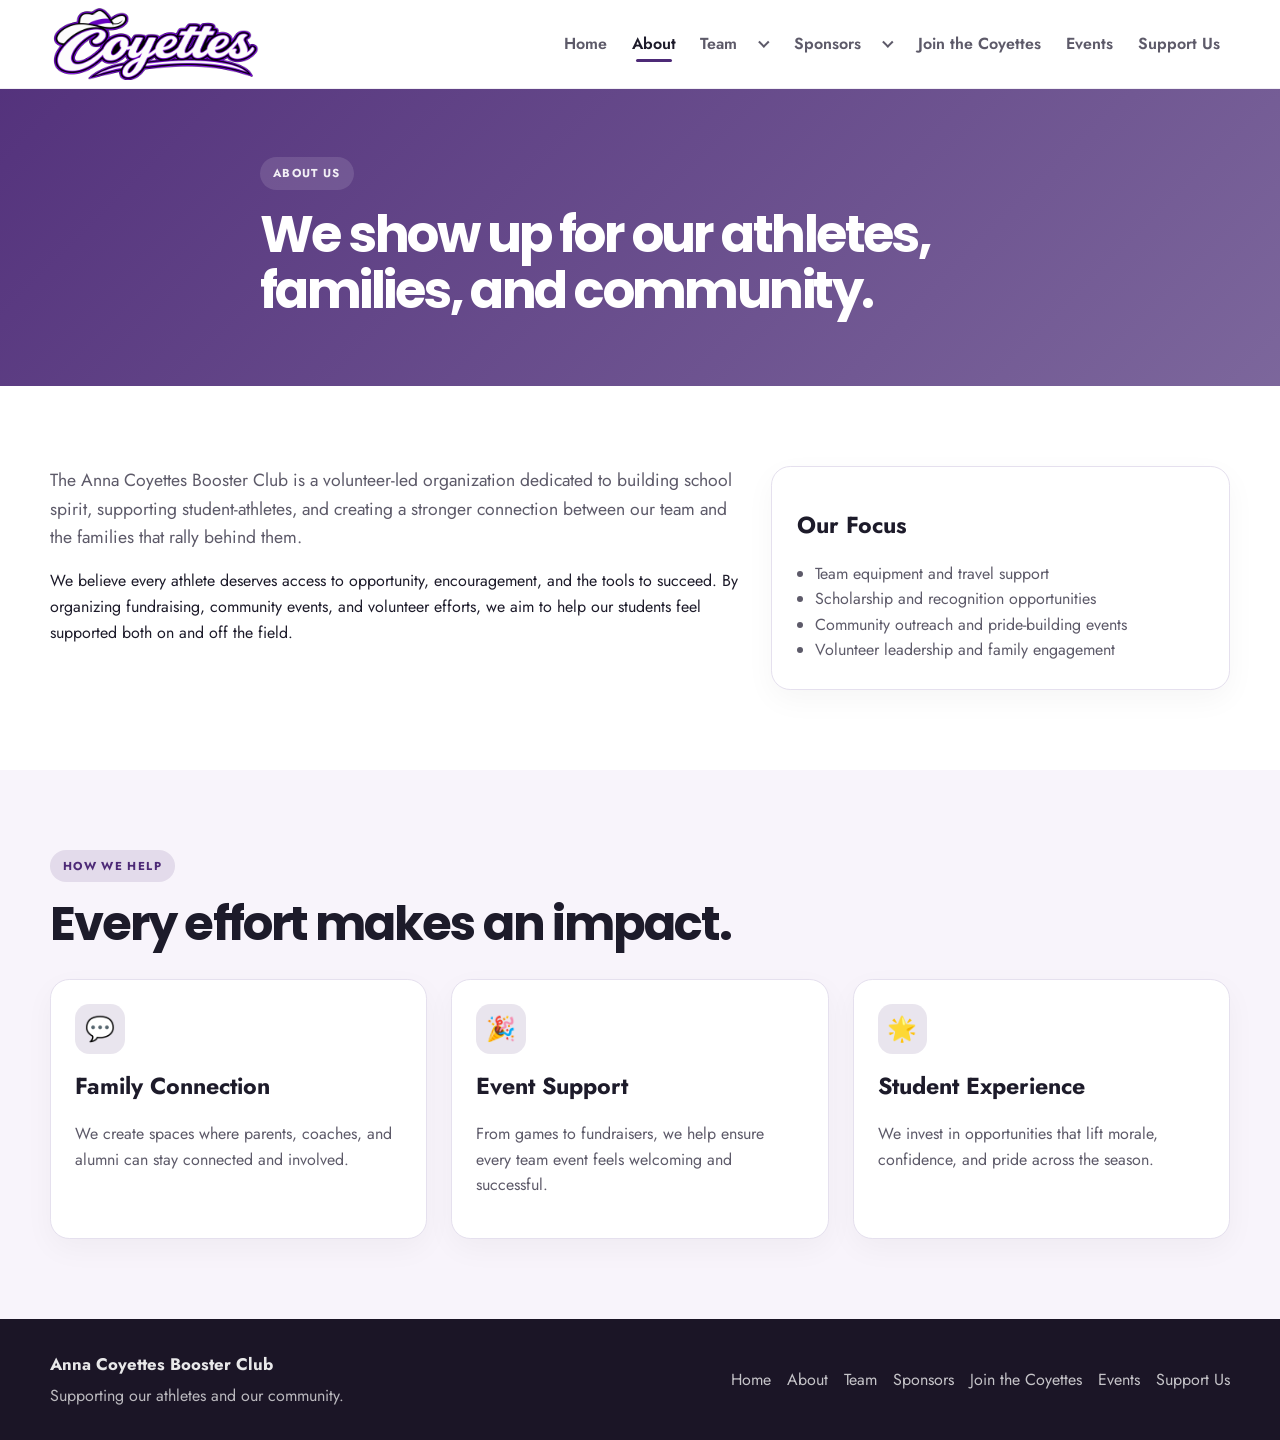
==== about/index.html @ e06037dd "Initial commit of AHS Coyettes website. Only Sponsor, Menu, and Home partial layout complete" ====
<!DOCTYPE html>
<html lang="en">
  <head>
    <meta charset="UTF-8" />
    <meta name="viewport" content="width=device-width, initial-scale=1.0" />
    <title>About | Anna Coyettes Booster Club</title>
    <meta
      name="description"
      content="Learn about the Anna Coyettes Booster Club, our goals, and how our community supports local student-athletes."
    />
    <link rel="preconnect" href="https://fonts.googleapis.com" />
    <link rel="preconnect" href="https://fonts.gstatic.com" crossorigin />
    <link
      href="https://fonts.googleapis.com/css2?family=Jost:wght@400;500;600;700;800&family=Poppins:wght@400;500;600;700;800&display=swap"
      rel="stylesheet"
    />
    <link rel="stylesheet" href="../assets/css/styles.css" />
  </head>
  <body class="page-about" data-page="about" data-section="about">
    <header class="site-header">
      <div class="container nav-shell">
        <a class="brand" href="../" aria-label="Anna Coyettes Booster Club home page">
          <span class="brand-logo">
            <img class="brand-logo-full" src="../assets/logos/CoyettesFull_transparent.png" alt="" />
            <img class="brand-logo-mini" src="../assets/logos/CoyettesMini_transparent.png" alt="" />
          </span>
        </a>

        <button class="nav-toggle" type="button" aria-expanded="false" aria-controls="site-nav" aria-label="Toggle menu">
          <span></span>
          <span></span>
          <span></span>
        </button>

        <nav class="site-nav" id="site-nav" aria-label="Main navigation">
          <ul class="site-nav-list">
            <li class="nav-item"><a class="nav-link" data-page="home" data-section="home" href="../">Home</a></li>
            <li class="nav-item"><a class="nav-link" data-page="about" data-section="about" href="../about/">About</a></li>
            <li class="nav-item has-submenu">
              <div class="nav-item-main">
                <a class="nav-link" data-page="team" data-section="team" href="../team/">Team</a>
                <button class="submenu-toggle" type="button" aria-expanded="false" aria-controls="team-submenu" aria-label="Show Team pages"><span class="chevron"></span></button>
              </div>
              <ul class="submenu" id="team-submenu">
                <li><a class="submenu-link" data-page="team" href="../team/">Meet the Team</a></li>
                <li><a class="submenu-link" data-page="team-history" href="../team/history/">Team History</a></li>
              </ul>
            </li>
            <li class="nav-item has-submenu">
              <div class="nav-item-main">
                <a class="nav-link" data-page="sponsors" data-section="sponsors" href="../sponsors/">Sponsors</a>
                <button class="submenu-toggle" type="button" aria-expanded="false" aria-controls="sponsors-submenu" aria-label="Show Sponsors pages"><span class="chevron"></span></button>
              </div>
              <ul class="submenu" id="sponsors-submenu">
                <li><a class="submenu-link" data-page="sponsors" href="../sponsors/">Our Sponsors</a></li>
                <li><a class="submenu-link" data-page="become-a-sponsor" href="../sponsors/become-a-sponsor/">Become a Sponsor</a></li>
              </ul>
            </li>
            <li class="nav-item"><a class="nav-link" data-page="join" data-section="join" href="../join/">Join the Coyettes</a></li>
            <li class="nav-item"><a class="nav-link" data-page="events" data-section="events" href="../events/">Events</a></li>
            <li class="nav-item"><a class="nav-link" data-page="support" data-section="support" href="../support/">Support Us</a></li>
          </ul>
        </nav>
      </div>
    </header>

    <div class="mobile-menu-overlay" aria-hidden="true"></div>

    <main>
      <section class="page-hero subtle-hero">
        <div class="container narrow-copy">
          <span class="eyebrow">About Us</span>
          <h1>We show up for our athletes, families, and community.</h1>
        </div>
      </section>

      <section class="section">
        <div class="container split-layout">
          <div>
            <p class="lead">
              The Anna Coyettes Booster Club is a volunteer-led organization dedicated to building school spirit,
              supporting student-athletes, and creating a stronger connection between our team and the families that
              rally behind them.
            </p>
            <p>
              We believe every athlete deserves access to opportunity, encouragement, and the tools to succeed.
              By organizing fundraising, community events, and volunteer efforts, we aim to help our students feel
              supported both on and off the field.
            </p>
          </div>

          <div class="info-panel">
            <h3>Our Focus</h3>
            <ul>
              <li>Team equipment and travel support</li>
              <li>Scholarship and recognition opportunities</li>
              <li>Community outreach and pride-building events</li>
              <li>Volunteer leadership and family engagement</li>
            </ul>
          </div>
        </div>
      </section>

      <section class="section section-light">
        <div class="container">
          <div class="section-heading compact">
            <span class="eyebrow eyebrow-purple">How We Help</span>
            <h2>Every effort makes an impact.</h2>
          </div>

          <div class="feature-grid three-up">
            <article class="feature-card">
              <div class="feature-icon">💬</div>
              <h3>Family Connection</h3>
              <p>We create spaces where parents, coaches, and alumni can stay connected and involved.</p>
            </article>
            <article class="feature-card">
              <div class="feature-icon">🎉</div>
              <h3>Event Support</h3>
              <p>From games to fundraisers, we help ensure every team event feels welcoming and successful.</p>
            </article>
            <article class="feature-card">
              <div class="feature-icon">🌟</div>
              <h3>Student Experience</h3>
              <p>We invest in opportunities that lift morale, confidence, and pride across the season.</p>
            </article>
          </div>
        </div>
      </section>
    </main>

    <footer class="site-footer">
      <div class="container footer-shell">
        <div>
          <strong>Anna Coyettes Booster Club</strong>
          <p>Supporting our athletes and our community.</p>
        </div>
        <div class="footer-links">
          <a href="../">Home</a>
          <a href="../about/">About</a>
          <a href="../team/">Team</a>
          <a href="../sponsors/">Sponsors</a>
          <a href="../join/">Join the Coyettes</a>
          <a href="../events/">Events</a>
          <a href="../support/">Support Us</a>
        </div>
      </div>
    </footer>

    <script src="../assets/js/script.js"></script>
  </body>
</html>
---- assets/css/styles.css ----
:root {
  --primary: rgb(77, 42, 119);
  --primary-dark: rgb(52, 29, 81);
  --primary-soft: rgba(77, 42, 119, 0.12);
  --secondary: #f3e8ff;
  --ink: #1d1b2a;
  --muted: #5d5a69;
  --line: #e5e0ee;
  --surface: #ffffff;
  --surface-alt: #f8f4fb;
  --shadow: 0 18px 40px rgba(32, 20, 45, 0.12);
  --container: 1180px;
  --header-height: 88px;
}

* {
  box-sizing: border-box;
}

html {
  scroll-behavior: smooth;
}

body {
  margin: 0;
  font-family: "Jost", "Segoe UI", sans-serif;
  background: #fff;
  color: var(--ink);
  line-height: 1.6;
}

img {
  max-width: 100%;
  display: block;
}

a {
  color: inherit;
  text-decoration: none;
}

button,
input,
textarea,
select {
  font: inherit;
}

.container {
  width: min(var(--container), calc(100% - 2rem));
  margin: 0 auto;
}

.site-header {
  position: sticky;
  top: 0;
  z-index: 1000;
  background: rgba(255, 255, 255, 0.96);
  border-bottom: 1px solid rgba(77, 42, 119, 0.08);
  backdrop-filter: blur(10px);
  transition: box-shadow 0.25s ease, background 0.25s ease;
}

.site-header.scrolled {
  box-shadow: 0 8px 24px rgba(26, 19, 36, 0.08);
}

.nav-shell {
  height: var(--header-height);
}

.nav-shell {
  display: flex;
  align-items: center;
  justify-content: space-between;
  gap: 1.5rem;
}

.brand {
  display: inline-flex;
  align-items: center;
  min-width: 0;
}

.brand-logo {
  position: relative;
  display: block;
  flex: 0 0 auto;
  width: 220px;
  height: 72px;
  overflow: hidden;
  transition: width 0.32s ease;
}

.brand-logo img {
  position: absolute;
  top: 50%;
  left: 0;
  width: 100%;
  height: 100%;
  object-fit: contain;
  object-position: left center;
  transition: opacity 0.24s ease, transform 0.32s ease;
}

.brand-logo-full {
  opacity: 1;
  transform: translateY(-50%) scale(1);
}

.brand-logo-mini {
  opacity: 0;
  transform: translateY(-50%) scale(0.82);
}

.site-header.scrolled .brand-logo {
  width: 56px;
}

.site-header.scrolled .brand-logo-full {
  opacity: 0;
  transform: translateY(-50%) scale(0.9);
}

.site-header.scrolled .brand-logo-mini {
  opacity: 1;
  transform: translateY(-50%) scale(1);
}

.site-nav {
  display: block;
  margin-left: auto;
}

.site-nav-list,
.submenu {
  margin: 0;
  padding: 0;
  list-style: none;
}

.site-nav-list {
  display: flex;
  align-items: center;
  gap: 0.25rem;
}

.nav-item {
  position: relative;
}

.nav-item-main {
  display: flex;
  align-items: center;
}

.mobile-menu-overlay {
  position: fixed;
  inset: 0;
  background: rgba(19, 13, 24, 0.42);
  opacity: 0;
  pointer-events: none;
  transition: opacity 0.25s ease;
  z-index: 100;
}

body.nav-open .mobile-menu-overlay {
  opacity: 1;
  pointer-events: auto;
}

.nav-link {
  position: relative;
  display: inline-flex;
  align-items: center;
  justify-content: center;
  padding: 0.7rem 0.65rem;
  font-weight: 600;
  color: var(--muted);
  transition: color 0.2s ease;
}

.nav-link::after {
  content: "";
  position: absolute;
  left: 0.9rem;
  right: 0.9rem;
  bottom: 0.38rem;
  height: 3px;
  border-radius: 999px;
  background: var(--primary);
  transform: scaleX(0);
  transform-origin: center;
  transition: transform 0.2s ease;
}

.nav-link:hover,
.nav-link:focus-visible,
.nav-link.active {
  color: var(--ink);
}

.nav-link.active::after,
.nav-link:hover::after,
.nav-link:focus-visible::after {
  transform: scaleX(1);
}

.submenu-toggle {
  display: inline-flex;
  width: 2rem;
  height: 2.5rem;
  align-items: center;
  justify-content: center;
  border: 0;
  border-radius: 0.5rem;
  background: transparent;
  color: var(--muted);
  cursor: pointer;
}

.submenu-toggle:hover,
.submenu-toggle:focus-visible {
  background: var(--primary-soft);
  color: var(--ink);
}

.chevron {
  width: 0.48rem;
  height: 0.48rem;
  border-right: 2px solid currentColor;
  border-bottom: 2px solid currentColor;
  transform: translateY(-0.12rem) rotate(45deg);
  transition: transform 0.2s ease;
}

.nav-item.submenu-open .chevron {
  transform: translateY(0.12rem) rotate(225deg);
}

.submenu {
  display: none;
  min-width: 13rem;
  padding: 0.45rem;
  border: 1px solid rgba(77, 42, 119, 0.12);
  border-radius: 0.8rem;
  background: #fff;
  box-shadow: 0 14px 30px rgba(26, 19, 36, 0.14);
}

.nav-item.submenu-open > .submenu {
  display: block;
}

.nav-item.has-submenu > .submenu {
  position: absolute;
  top: calc(100% + 0.25rem);
  left: 0;
  z-index: 20;
}

.submenu-link {
  display: block;
  padding: 0.65rem 0.75rem;
  border-radius: 0.5rem;
  color: var(--muted);
  font-weight: 600;
  white-space: nowrap;
}

.submenu-link:hover,
.submenu-link:focus-visible,
.submenu-link.active {
  background: var(--surface-alt);
  color: var(--primary);
}

.nav-toggle {
  display: none;
  border: none;
  background: transparent;
  width: 3rem;
  height: 3rem;
  border-radius: 0.75rem;
  align-items: center;
  justify-content: center;
  flex-direction: column;
  gap: 0.28rem;
  cursor: pointer;
}

.nav-toggle span {
  display: block;
  width: 1.5rem;
  height: 2px;
  background: var(--ink);
  border-radius: 999px;
  transition: transform 0.2s ease, opacity 0.2s ease;
}

body.nav-open .nav-toggle span:nth-child(1) {
  transform: translateY(6px) rotate(45deg);
}

body.nav-open .nav-toggle span:nth-child(2) {
  opacity: 0;
}

body.nav-open .nav-toggle span:nth-child(3) {
  transform: translateY(-6px) rotate(-45deg);
}

main {
  min-height: calc(100vh - var(--header-height));
}

.site-hero {
  position: relative;
  min-height: 640px;
  display: flex;
  align-items: center;
  background-image: url("../images/IMG_5548.JPEG");
  background-position: center center;
  background-size: cover;
  background-repeat: no-repeat;
  color: #fff;
}

.site-hero-overlay {
  position: absolute;
  inset: 0;
  background: linear-gradient(90deg, rgba(29, 16, 39, 0.82), rgba(77, 42, 119, 0.42));
}

.site-hero-inner {
  position: relative;
  z-index: 1;
  width: min(var(--container), calc(100% - 2rem));
  padding: 5rem 0;
}

.site-hero-copy {
  max-width: 660px;
}

.site-hero-copy h1 {
  margin: 0 0 1rem;
  font-family: "Poppins", "Segoe UI", sans-serif;
  font-size: clamp(2.8rem, 7vw, 5rem);
  line-height: 0.96;
  letter-spacing: -0.06em;
}

.site-hero-copy p {
  margin: 0;
  max-width: 620px;
  font-size: 1.08rem;
  color: rgba(255, 255, 255, 0.9);
}

.hero,
.page-hero {
  position: relative;
  background: linear-gradient(135deg, rgba(77, 42, 119, 0.96), rgba(99, 68, 122, 0.9));
  color: #fff;
}

.hero {
  padding: 5.5rem 0 4.5rem;
}

.upcoming-section {
  position: relative;
  isolation: isolate;
  padding: 4.5rem 0;
  background: url("../images/IMG_5331.JPEG") center 42% / cover no-repeat;
}

.upcoming-background-video {
  position: absolute;
  z-index: -2;
  inset: 0;
  width: 100%;
  height: 100%;
  object-fit: cover;
  object-position: center 42%;
  pointer-events: none;
}

.upcoming-section::before {
  position: absolute;
  z-index: -1;
  inset: 0;
  background: linear-gradient(110deg, rgba(29, 16, 39, 0.88), rgba(38, 23, 54, 0.7));
  content: "";
}

.upcoming-layout {
  display: grid;
  grid-template-columns: minmax(0, 1fr) minmax(360px, 460px);
  align-items: start;
  column-gap: clamp(2rem, 8vw, 8rem);
}

.upcoming-heading h2 {
  margin: 0;
  font-family: "Poppins", "Segoe UI", sans-serif;
  color: #fff;
  font-size: clamp(2.25rem, 5vw, 3.5rem);
  line-height: 1.08;
  letter-spacing: -0.04em;
}

.upcoming-kicker {
  display: block;
  margin-bottom: 0.25rem;
  color: #fff;
  font-size: 1.5rem;
  font-weight: 600;
  line-height: 1.2;
}

.upcoming-carousel {
  min-width: 0;
  width: 100%;
}

.upcoming-carousel-viewport {
  overflow: hidden;
  border-radius: 1.2rem;
  outline-offset: 0.3rem;
  touch-action: pan-y;
}

.upcoming-carousel-viewport:focus-visible {
  outline: 2px solid #fff;
}

.upcoming-carousel-track {
  display: flex;
  width: 100%;
  transition: transform 0.45s ease;
}

.upcoming-event-card {
  flex: 0 0 100%;
  min-width: 0;
  padding: 1.5rem;
  border: 1px solid rgba(255, 255, 255, 0.3);
  border-radius: 1.2rem;
  background: rgba(255, 255, 255, 0.08);
  box-shadow: 0 14px 36px rgba(13, 8, 20, 0.16);
  backdrop-filter: blur(3px);
}

.upcoming-event-card .event-date {
  color: #fff;
  /* -webkit-text-stroke: 0.45px #fff; */
  paint-order: stroke fill;
}

.upcoming-event-card h3 {
  margin: 0.15rem 0 0.5rem;
  font-family: "Poppins", "Segoe UI", sans-serif;
  font-size: 1.45rem;
  color: #fff;
}

.upcoming-event-card p {
  margin: 0.5rem 0;
  color: rgba(255, 255, 255, 0.82);
}

.upcoming-event-card .event-location {
  margin-top: 1rem;
  color: rgba(255, 255, 255, 0.82);
}

.upcoming-event-card .event-link {
  color: #fff;
  font-weight: 700;
  text-decoration: underline;
  text-underline-offset: 0.18em;
  /* -webkit-text-stroke: 0.45px #fff; */
  paint-order: stroke fill;
}

.upcoming-carousel-controls {
  display: flex;
  align-items: center;
  justify-content: flex-end;
  gap: 1rem;
  margin-top: 1rem;
}

.carousel-arrow {
  display: inline-grid;
  width: 2.75rem;
  height: 2.75rem;
  place-items: center;
  border: 1px solid rgba(255, 255, 255, 0.75);
  border-radius: 50%;
  background: rgba(29, 16, 39, 0.35);
  color: #fff;
  font-size: 1.4rem;
  cursor: pointer;
  transition: background 0.2s ease, transform 0.2s ease;
}

.carousel-arrow:hover,
.carousel-arrow:focus-visible {
  transform: translateY(-1px);
  background: rgba(255, 255, 255, 0.18);
}

.carousel-status {
  min-width: 5.5rem;
  color: #fff;
  font-size: 0.9rem;
  font-weight: 700;
  text-align: center;
}

.events-contact a {
  color: var(--primary);
  font-weight: 700;
  text-decoration: underline;
  text-underline-offset: 0.18em;
}

.upcoming-events-action {
  margin-top: 1.25rem;
  text-align: right;
}

.upcoming-events-action .btn-secondary {
  border-color: rgba(255, 255, 255, 0.65);
}

.events-list {
  display: grid;
  gap: 1.5rem;
}

.event-detail-card {
  display: grid;
  grid-template-columns: minmax(0, 1fr) minmax(240px, 0.72fr);
  align-items: start;
  gap: 2rem;
  padding: 2rem;
  border: 1px solid var(--line);
  border-radius: 1.2rem;
  background: #fff;
  box-shadow: 0 10px 30px rgba(21, 13, 28, 0.05);
  scroll-margin-top: 6rem;
}

.event-detail-card:not(.fall-party-card) {
  grid-template-columns: 1fr;
}

.event-detail-copy h2 {
  margin: 0.15rem 0 0.65rem;
  font-family: "Poppins", "Segoe UI", sans-serif;
  font-size: clamp(1.6rem, 3vw, 2rem);
  color: var(--ink);
}

.event-detail-copy > p {
  color: var(--muted);
}

.event-facts {
  display: grid;
  grid-template-columns: repeat(2, minmax(0, 1fr));
  gap: 0.9rem 1.25rem;
  margin: 1.4rem 0;
}

.event-facts div {
  min-width: 0;
}

.event-facts dt {
  color: var(--primary);
  font-size: 0.76rem;
  font-weight: 800;
  letter-spacing: 0.08em;
  text-transform: uppercase;
}

.event-facts dd {
  margin: 0.15rem 0 0;
  color: var(--ink);
}

.event-registration-note {
  font-weight: 600;
}

.event-flyer {
  display: block;
  max-width: 360px;
  margin: 0 auto;
  border-radius: 0.75rem;
  overflow: hidden;
  box-shadow: 0 12px 28px rgba(21, 13, 28, 0.15);
}

.event-flyer img {
  width: 100%;
  height: auto;
}

.events-contact {
  margin-top: 2rem;
  text-align: center;
}

.events-contact p {
  color: var(--muted);
}

.page-hero {
  padding: 4.25rem 0 3.25rem;
}

.hero-layout {
  display: grid;
  grid-template-columns: 1.2fr 0.8fr;
  align-items: center;
  gap: 2rem;
}

.eyebrow {
  display: inline-block;
  margin-bottom: 1rem;
  padding: 0.45rem 0.8rem;
  border-radius: 999px;
  background: rgba(255, 255, 255, 0.12);
  color: rgba(255, 255, 255, 0.9);
  font-size: 0.72rem;
  letter-spacing: 0.12em;
  text-transform: uppercase;
  font-weight: 700;
}

.eyebrow-purple {
  background: var(--primary-soft);
  color: var(--primary);
}

.hero-copy h1,
.page-hero h1,
.section-heading h2 {
  margin: 0 0 1rem;
  font-family: "Poppins", "Segoe UI", sans-serif;
  line-height: 1.1;
}

.hero-copy h1 {
  font-size: clamp(2.5rem, 6vw, 4.5rem);
  letter-spacing: -0.05em;
}

.page-hero h1 {
  font-size: clamp(2rem, 5vw, 3.2rem);
  letter-spacing: -0.05em;
}

.hero-copy p,
.page-hero p,
.section-heading p,
.feature-card p,
.event-card p,
.lead,
.info-panel li,
.sponsor-card li {
  color: rgba(255, 255, 255, 0.85);
}

.hero-copy p {
  max-width: 620px;
  font-size: 1.05rem;
  color: rgba(255, 255, 255, 0.82);
}

.hero-actions {
  margin-top: 2rem;
  display: flex;
  flex-wrap: wrap;
  gap: 1rem;
}

.btn {
  display: inline-flex;
  align-items: center;
  justify-content: center;
  padding: 0.9rem 1.4rem;
  border-radius: 999px;
  border: 1px solid transparent;
  font-weight: 700;
  transition: transform 0.2s ease, box-shadow 0.2s ease;
}

.btn:hover,
.btn:focus-visible {
  transform: translateY(-1px);
}

.btn-primary {
  background: #fff;
  color: var(--primary);
  box-shadow: 0 12px 26px rgba(17, 7, 25, 0.2);
}

.btn-secondary {
  border-color: rgba(255, 255, 255, 0.35);
  color: #fff;
  background: transparent;
}

.btn-secondary-ghost {
  display: inline-flex;
  align-items: center;
  justify-content: center;
  padding: 0.9rem 1.4rem;
  border-radius: 999px;
  border: 1px solid rgba(77, 42, 119, 0.22);
  background: #fff;
  color: var(--primary);
  font-weight: 700;
  transition: transform 0.2s ease, box-shadow 0.2s ease;
}

.btn-secondary-ghost:hover,
.btn-secondary-ghost:focus-visible {
  transform: translateY(-1px);
  box-shadow: 0 10px 20px rgba(77, 42, 119, 0.12);
}

.hero-card {
  background: rgba(255, 255, 255, 0.08);
  border: 1px solid rgba(255, 255, 255, 0.16);
  border-radius: 1.4rem;
  padding: 1.5rem;
  box-shadow: var(--shadow);
}

.hero-badge {
  display: inline-block;
  padding: 0.45rem 0.8rem;
  border-radius: 999px;
  background: rgba(255, 255, 255, 0.16);
  color: #fff;
  font-size: 0.76rem;
  letter-spacing: 0.08em;
  text-transform: uppercase;
  margin-bottom: 1.5rem;
}

.stat-block {
  padding: 1rem 0;
  border-bottom: 1px solid rgba(255, 255, 255, 0.12);
}

.stat-block:last-child {
  border-bottom: none;
}

.stat-block strong {
  display: block;
  font-size: clamp(1.7rem, 3vw, 2.4rem);
  font-family: "Poppins", "Segoe UI", sans-serif;
}

.stat-block span {
  color: rgba(255, 255, 255, 0.78);
}

.section {
  padding: 5rem 0;
}

.section-light {
  background: var(--surface-alt);
}

.section-heading {
  margin-bottom: 2.25rem;
}

.section-heading.compact {
  margin-bottom: 1.75rem;
}

.section-heading h2 {
  font-size: clamp(2rem, 4vw, 3rem);
  color: var(--ink);
  letter-spacing: -0.04em;
}

.feature-grid,
.event-grid,
.sponsor-grid {
  display: grid;
  grid-template-columns: repeat(3, minmax(0, 1fr));
  gap: 1.5rem;
}

.feature-card,
.event-card,
.sponsor-card,
.info-panel {
  background: var(--surface);
  border: 1px solid var(--line);
  border-radius: 1.2rem;
  box-shadow: 0 10px 30px rgba(21, 13, 28, 0.04);
}

.feature-card {
  padding: 1.5rem;
}

.feature-card h3,
.event-card h3,
.sponsor-card h3,
.info-panel h3 {
  margin-top: 0.9rem;
  margin-bottom: 0.5rem;
  font-size: 1.45rem;
  color: var(--ink);
}

.feature-card p,
.event-card p,
.sponsor-card li,
.info-panel li,
.lead,
.footer-shell p {
  color: var(--muted);
}

.feature-icon {
  width: 3.1rem;
  height: 3.1rem;
  border-radius: 0.9rem;
  background: var(--primary-soft);
  display: grid;
  place-items: center;
  font-size: 1.5rem;
}

.event-card {
  padding: 1.5rem;
}

.event-date {
  display: inline-block;
  margin-bottom: 0.5rem;
  font-size: 0.82rem;
  letter-spacing: 0.08em;
  font-weight: 700;
  text-transform: uppercase;
  color: var(--primary);
}

.split-layout {
  display: grid;
  grid-template-columns: 1.2fr 0.8fr;
  gap: 2rem;
  align-items: start;
}

.lead {
  font-size: 1.1rem;
  margin-top: 0;
}

.info-panel {
  padding: 1.6rem;
}

.info-panel ul,
.sponsor-card ul {
  margin: 1rem 0 0;
  padding-left: 1.1rem;
}

.narrow-copy {
  max-width: 760px;
}

.subtle-hero {
  background: linear-gradient(135deg, rgba(77, 42, 119, 0.96), rgba(110, 86, 145, 0.9));
}

.sponsor-grid {
  grid-template-columns: repeat(3, minmax(0, 1fr));
}

.support-options {
  display: grid;
  grid-template-columns: repeat(2, minmax(0, 1fr));
  gap: 1.5rem;
  max-width: 900px;
  margin: 0 auto;
}

.support-card {
  display: flex;
  flex-direction: column;
  align-items: flex-start;
  padding: 2rem;
  background: var(--surface);
  border: 1px solid var(--line);
  border-radius: 1.2rem;
  box-shadow: 0 10px 30px rgba(21, 13, 28, 0.04);
}

.support-card.featured {
  border-color: rgba(77, 42, 119, 0.22);
  background: linear-gradient(180deg, #fff, rgba(77, 42, 119, 0.04));
}

.support-card h3 {
  margin: 1rem 0 0.5rem;
  font-size: 1.45rem;
  color: var(--ink);
}

.support-card p {
  flex: 1;
  margin: 0 0 1.5rem;
  color: var(--muted);
}

.support-contact h2 {
  margin: 0.5rem 0;
  font-family: "Poppins", "Segoe UI", sans-serif;
  font-size: clamp(1.5rem, 3vw, 2.4rem);
  line-height: 1.2;
  color: var(--ink);
}

.support-contact p {
  margin: 0.5rem 0 0;
  color: var(--muted);
}

.sponsor-card {
  padding: 1.7rem 1.5rem;
  transition: transform 0.22s ease, box-shadow 0.22s ease, border-color 0.22s ease;
}

.sponsor-card:hover,
.sponsor-card:focus-within {
  transform: translateY(-6px);
  box-shadow: 0 18px 32px rgba(32, 20, 45, 0.08);
  border-color: rgba(77, 42, 119, 0.22);
}

.sponsor-card.featured {
  background: linear-gradient(180deg, #fff, rgba(77, 42, 119, 0.02));
  border-color: rgba(77, 42, 119, 0.2);
  transform: translateY(-0.2rem);
}

.sponsor-card.featured:hover,
.sponsor-card.featured:focus-within {
  transform: translateY(-8px);
}

.tier {
  display: inline-block;
  margin-bottom: 0.6rem;
  padding: 0.45rem 0.8rem;
  background: var(--primary-soft);
  color: var(--primary);
  border-radius: 999px;
  font-size: 0.74rem;
  letter-spacing: 0.08em;
  text-transform: uppercase;
  font-weight: 800;
}

.sponsor-card h3 {
  font-size: 2rem;
  margin-bottom: 0.5rem;
}

.callout-box {
  display: flex;
  justify-content: space-between;
  align-items: center;
  gap: 1.5rem;
  padding: 2rem 2.25rem;
  background: linear-gradient(135deg, rgba(77, 42, 119, 0.06), rgba(77, 42, 119, 0.14));
  border: 1px solid rgba(77, 42, 119, 0.14);
  border-radius: 1.4rem;
}

.callout-actions {
  display: flex;
  flex-wrap: wrap;
  justify-content: flex-end;
  gap: 0.75rem;
}

.callout-box h2 {
  margin: 0.5rem 0 0;
  font-family: "Poppins", "Segoe UI", sans-serif;
  font-size: clamp(1.5rem, 3vw, 2.4rem);
  line-height: 1.2;
  color: var(--ink);
}

.site-footer {
  background: #1b1526;
  color: rgba(255, 255, 255, 0.9);
  padding: 2rem 0;
}

.footer-shell {
  display: flex;
  align-items: center;
  justify-content: space-between;
  gap: 1rem;
}

.footer-shell strong {
  font-size: 1.05rem;
}

.footer-shell p {
  margin: 0.3rem 0 0;
  color: rgba(255, 255, 255, 0.7);
}

.footer-links {
  display: flex;
  align-items: center;
  gap: 1rem;
  flex-wrap: wrap;
}

.footer-links a {
  color: rgba(255, 255, 255, 0.75);
}

@media (max-width: 900px) {
  .hero-layout,
  .split-layout,
  .feature-grid,
  .event-grid,
  .upcoming-layout,
  .sponsor-grid,
  .support-options {
    grid-template-columns: 1fr;
  }

  .upcoming-layout {
    row-gap: 2rem;
  }

  .upcoming-carousel {
    width: 92%;
    justify-self: end;
  }

  .event-detail-card {
    grid-template-columns: 1fr;
  }

  .event-flyer {
    width: min(100%, 420px);
  }

  .callout-box,
  .footer-shell {
    flex-direction: column;
    align-items: flex-start;
  }

  .upcoming-carousel-track {
    transition-duration: 0.35s;
  }
}

@media (prefers-reduced-motion: reduce) {
  .upcoming-carousel-track,
  .carousel-arrow {
    transition: none;
  }
}

@media (max-width: 1020px) {
  .nav-toggle {
    display: inline-flex;
    position: relative;
    z-index: 110;
  }

  .site-nav {
    position: fixed;
    top: 0;
    right: 0;
    width: min(82vw, 380px);
    height: 100vh;
    overflow-y: auto;
    padding: 5.25rem 1rem 1.5rem;
    border-left: 1px solid rgba(77, 42, 119, 0.12);
    background: rgba(255, 255, 255, 0.98);
    box-shadow: -20px 0 40px rgba(26, 17, 35, 0.12);
    opacity: 0;
    pointer-events: none;
    visibility: hidden;
    transition: opacity 0.25s ease, visibility 0s linear 0.25s;
    z-index: 101;
  }

  body.nav-open .site-nav {
    opacity: 1;
    pointer-events: auto;
    visibility: visible;
    transition-delay: 0s;
  }

  .site-nav-list {
    display: flex;
    flex-direction: column;
    align-items: stretch;
    gap: 0.2rem;
  }

  .nav-item-main {
    justify-content: space-between;
  }

  .nav-item-main .nav-link {
    flex: 1;
  }

  .nav-link {
    justify-content: flex-start;
    padding: 0.85rem 0.8rem;
  }

  .nav-link::after {
    left: 0.8rem;
    right: 0.8rem;
  }

  .nav-item.has-submenu > .submenu {
    position: static;
    min-width: 0;
    padding: 0 0 0.35rem 0.8rem;
    border: 0;
    border-radius: 0;
    background: transparent;
    box-shadow: none;
  }

  .submenu-link {
    white-space: normal;
  }

  .hero {
    padding-top: 4rem;
  }

  .brand-logo {
    width: 184px;
    height: 64px;
  }

  .site-header.scrolled .brand-logo {
    width: 52px;
  }
}

@media (prefers-reduced-motion: reduce) {
  .brand-logo,
  .brand-logo img,
  .chevron {
    transition: none;
  }
}
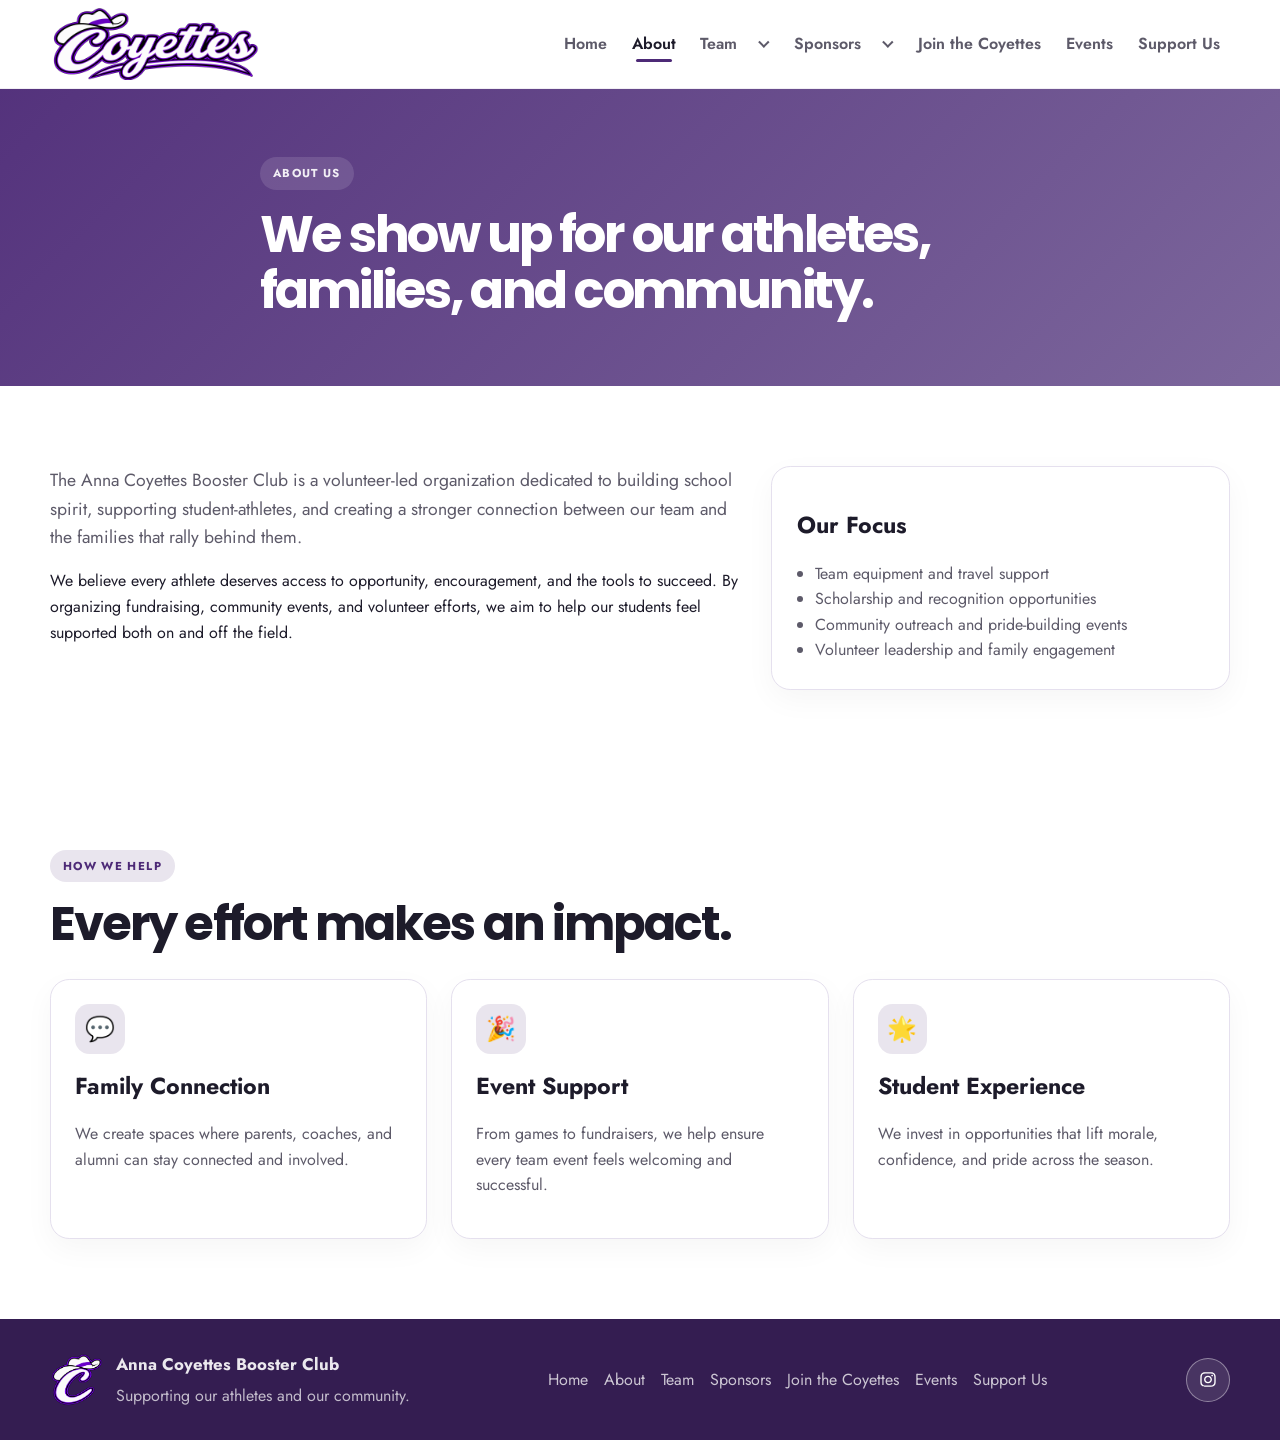
==== commit 16399bb6: "Updated home page and some minor other pages to fill out more of the content" ====
--- a/about/index.html
+++ b/about/index.html
@@ -131,9 +131,14 @@
 
     <footer class="site-footer">
       <div class="container footer-shell">
-        <div>
-          <strong>Anna Coyettes Booster Club</strong>
-          <p>Supporting our athletes and our community.</p>
+        <div class="footer-brand">
+          <a class="footer-logo" href="../" aria-label="Anna Coyettes Booster Club home page">
+            <img src="../assets/logos/CoyettesMini_transparent.png" alt="" />
+          </a>
+          <div>
+            <strong>Anna Coyettes Booster Club</strong>
+            <p>Supporting our athletes and our community.</p>
+          </div>
         </div>
         <div class="footer-links">
           <a href="../">Home</a>
@@ -144,6 +149,9 @@
           <a href="../events/">Events</a>
           <a href="../support/">Support Us</a>
         </div>
+        <a class="footer-social-link" href="https://www.instagram.com/anna_coyettes/" target="_blank" rel="noopener noreferrer" aria-label="Follow Anna Coyettes on Instagram (opens in a new tab)">
+          <img src="../assets/logos/instagram-brands-solid-full.svg" alt="" />
+        </a>
       </div>
     </footer>
 
--- a/assets/css/styles.css
+++ b/assets/css/styles.css
@@ -395,6 +395,59 @@
   content: "";
 }
 
+.sponsor-spotlight {
+  padding: 3rem 0;
+  /* background: var(--surface-alt); */
+  background: var(--primary);
+  text-align: center;
+}
+
+.sponsor-spotlight-content {
+  display: flex;
+  flex-direction: column;
+  align-items: center;
+}
+
+.sponsor-spotlight .eyebrow {
+  margin-bottom: 0.45rem;
+}
+
+.sponsor-spotlight h2 {
+  margin: 0;
+  /* color: var(--ink); */
+  color: #fff;
+  font-family: "Poppins", "Segoe UI", sans-serif;
+  font-size: clamp(1.65rem, 3vw, 2.2rem);
+  line-height: 1.2;
+}
+
+.sponsor-spotlight p {
+  margin: 0.55rem 0 1.25rem;
+  color: var(--muted);
+}
+
+.sponsor-spotlight-logo {
+  display: grid;
+  width: min(100%, 17rem);
+  min-height: 7rem;
+  padding: 1rem 1.25rem;
+  place-items: center;
+  /* border: 1px solid var(--line); */
+  border-radius: 0.9rem;
+  /* background: #fff; */
+}
+
+.sponsor-spotlight-logo img {
+  display: block;
+  width: 100%;
+  max-height: 6rem;
+  object-fit: contain;
+}
+
+.sponsor-spotlight .pathway-link {
+  margin-top: 0.5rem;
+}
+
 .upcoming-layout {
   display: grid;
   grid-template-columns: minmax(0, 1fr) minmax(360px, 460px);
@@ -556,7 +609,35 @@
 }
 
 .event-detail-card:not(.fall-party-card) {
-  grid-template-columns: 1fr;
+  grid-template-columns: minmax(0, 1.05fr) minmax(260px, 0.95fr);
+  align-items: center;
+}
+
+.event-photo {
+  position: relative;
+  min-height: 250px;
+  margin: 0;
+  overflow: hidden;
+  border-radius: 0.9rem;
+  background: var(--surface-alt);
+  box-shadow: 0 12px 28px rgba(21, 13, 28, 0.12);
+}
+
+.event-photo img {
+  width: 100%;
+  height: 100%;
+  min-height: 250px;
+  object-fit: cover;
+  object-position: center;
+}
+
+.event-photo figcaption {
+  position: absolute;
+  inset: auto 0 0;
+  padding: 2rem 1rem 0.85rem;
+  background: linear-gradient(transparent, rgba(29, 16, 39, 0.82));
+  color: #fff;
+  font-weight: 700;
 }
 
 .event-detail-copy h2 {
@@ -783,7 +864,144 @@
 }
 
 .section-light {
+  /* background: var(--surface-alt); */
+}
+
+.pathways-section {
+  padding: 1.75rem 0;
+  border-bottom: 1px solid var(--line);
+}
+
+.pathways-grid {
+  display: grid;
+  grid-template-columns: repeat(3, minmax(0, 1fr));
+}
+
+.pathway {
+  min-width: 0;
+  padding: 0.15rem 1.5rem;
+  border-left: 1px solid var(--line);
+}
+
+.pathway span {
+  font-size: 1.5rem;
+}
+
+.pathway:first-child {
+  padding-left: 0;
+  border-left: 0;
+}
+
+.pathway:last-child {
+  padding-right: 0;
+}
+
+.pathway h2 {
+  margin: 0 0 0.2rem;
+  font-family: "Poppins", "Segoe UI", sans-serif;
+  font-size: 1.15rem;
+  line-height: 1.35;
+  color: var(--ink);
+}
+
+.pathway p {
+  margin: 0 0 0.45rem;
+  color: var(--muted);
+}
+
+.pathway-link {
+  display: inline-flex;
+  align-items: center;
+  gap: 0.35rem;
+  min-height: 2.75rem;
+  color: var(--primary);
+  font-weight: 700;
+}
+
+.pathway-link span {
+  transition: transform 0.2s ease;
+}
+
+.pathway-link:hover span,
+.pathway-link:focus-visible span {
+  transform: translateX(3px);
+}
+
+.history-feature {
+  position: relative;
+  display: grid;
+  grid-template-columns: repeat(2, minmax(0, 1fr));
+  align-items: stretch;
   background: var(--surface-alt);
+}
+
+.history-emphasis {
+    -webkit-text-stroke: 3px var(--primary);
+    -webkit-text-fill-color: #fff;
+    font-size: 5rem;
+  }
+
+.history-feature-copy {
+  align-self: center;
+  /* max-width: 720px; */
+  justify-self: end;
+  padding: 3.5rem clamp(3rem, 7vw, 7rem) 3.5rem max(2rem, calc((100vw - var(--container)) / 2));
+}
+
+.history-feature-copy .eyebrow {
+  margin-bottom: 0.65rem;
+}
+
+.history-feature-copy h2 {
+  margin: 0 0 0.8rem;
+  color: var(--ink);
+  font-family: "Poppins", "Segoe UI", sans-serif;
+  font-size: clamp(2rem, 4vw, 3rem);
+  letter-spacing: -0.04em;
+  line-height: 1.1;
+}
+
+.history-feature-copy p {
+  margin: 0 0 0.75rem;
+  color: var(--muted);
+}
+
+.history-feature-image {
+  min-width: 0;
+  min-height: 380px;
+  margin: 0;
+  overflow: hidden;
+}
+
+.history-feature-image img {
+  width: 100%;
+  height: 100%;
+  min-height: 380px;
+  object-fit: cover;
+  object-position: center;
+  padding: .5rem;
+  border-radius: 1.5rem;
+}
+
+.history-feature-medallion {
+  position: absolute;
+  top: 50%;
+  left: 50%;
+  display: grid;
+  width: 3rem;
+  height: 3rem;
+  place-items: center;
+  border: 0.35rem solid var(--surface-alt);
+  border-radius: 50%;
+  background: var(--primary);
+  color: #fff;
+  transform: translate(-50%, -50%);
+}
+
+.history-feature-medallion svg {
+  width: 1.2rem;
+  height: 1.2rem;
+  fill: currentColor;
 }
 
 .section-heading {
@@ -1016,7 +1234,7 @@
 }
 
 .site-footer {
-  background: #1b1526;
+  background: var(--primary-dark);
   color: rgba(255, 255, 255, 0.9);
   padding: 2rem 0;
 }
@@ -1025,7 +1243,29 @@
   display: flex;
   align-items: center;
   justify-content: space-between;
-  gap: 1rem;
+  gap: 1.5rem;
+}
+
+.footer-brand {
+  display: flex;
+  align-items: center;
+  gap: 0.85rem;
+  flex: 0 0 auto;
+}
+
+.footer-logo {
+  display: inline-flex;
+  width: 3.25rem;
+  height: 3.25rem;
+  align-items: center;
+  justify-content: center;
+  flex: 0 0 auto;
+}
+
+.footer-logo img {
+  width: 100%;
+  height: 100%;
+  object-fit: contain;
 }
 
 .footer-shell strong {
@@ -1042,25 +1282,95 @@
   align-items: center;
   gap: 1rem;
   flex-wrap: wrap;
+  justify-content: flex-end;
 }
 
 .footer-links a {
   color: rgba(255, 255, 255, 0.75);
+  transition: color 0.2s ease;
+}
+
+.footer-links a:hover,
+.footer-links a:focus-visible {
+  color: #fff;
+}
+
+.footer-social-link {
+  display: inline-flex;
+  width: 2.75rem;
+  height: 2.75rem;
+  align-items: center;
+  justify-content: center;
+  flex: 0 0 auto;
+  border: 1px solid rgba(255, 255, 255, 0.4);
+  border-radius: 50%;
+  background: rgba(255, 255, 255, 0.1);
+  transition: background-color 0.2s ease, transform 0.2s ease;
+}
+
+.footer-social-link img {
+  width: 1.35rem;
+  height: 1.35rem;
+  filter: brightness(0) invert(1);
+}
+
+.footer-social-link:hover {
+  background: rgba(255, 255, 255, 0.2);
+  transform: translateY(-2px);
+}
+
+.footer-social-link:focus-visible {
+  outline: 2px solid #fff;
+  outline-offset: 3px;
 }
 
 @media (max-width: 900px) {
   .hero-layout,
   .split-layout,
+  .pathways-grid,
   .feature-grid,
   .event-grid,
   .upcoming-layout,
   .sponsor-grid,
   .support-options {
     grid-template-columns: 1fr;
+    /* margin-left: 2rem; */
   }
 
   .upcoming-layout {
     row-gap: 2rem;
+  }
+
+  .history-feature {
+    grid-template-columns: 1fr;
+  }
+
+  .history-feature-copy {
+    max-width: 100%;
+    justify-self: stretch;
+    padding: 2.5rem 1rem;
+  }
+
+  .history-feature-image,
+  .history-feature-image img {
+    min-height: 0;
+    aspect-ratio: 16 / 9;
+  }
+
+  .history-feature-medallion {
+    display: none;
+  }
+
+  .pathway,
+  .pathway:first-child,
+  .pathway:last-child {
+    padding: 0.55rem 0;
+    border-left: 0;
+  }
+
+  .pathway + .pathway {
+    border-top: 1px solid var(--line);
+    padding-top: 2rem;
   }
 
   .upcoming-carousel {
@@ -1070,6 +1380,15 @@
 
   .event-detail-card {
     grid-template-columns: 1fr;
+  }
+
+  .event-detail-card:not(.fall-party-card) {
+    grid-template-columns: 1fr;
+  }
+
+  .event-photo,
+  .event-photo img {
+    min-height: 220px;
   }
 
   .event-flyer {
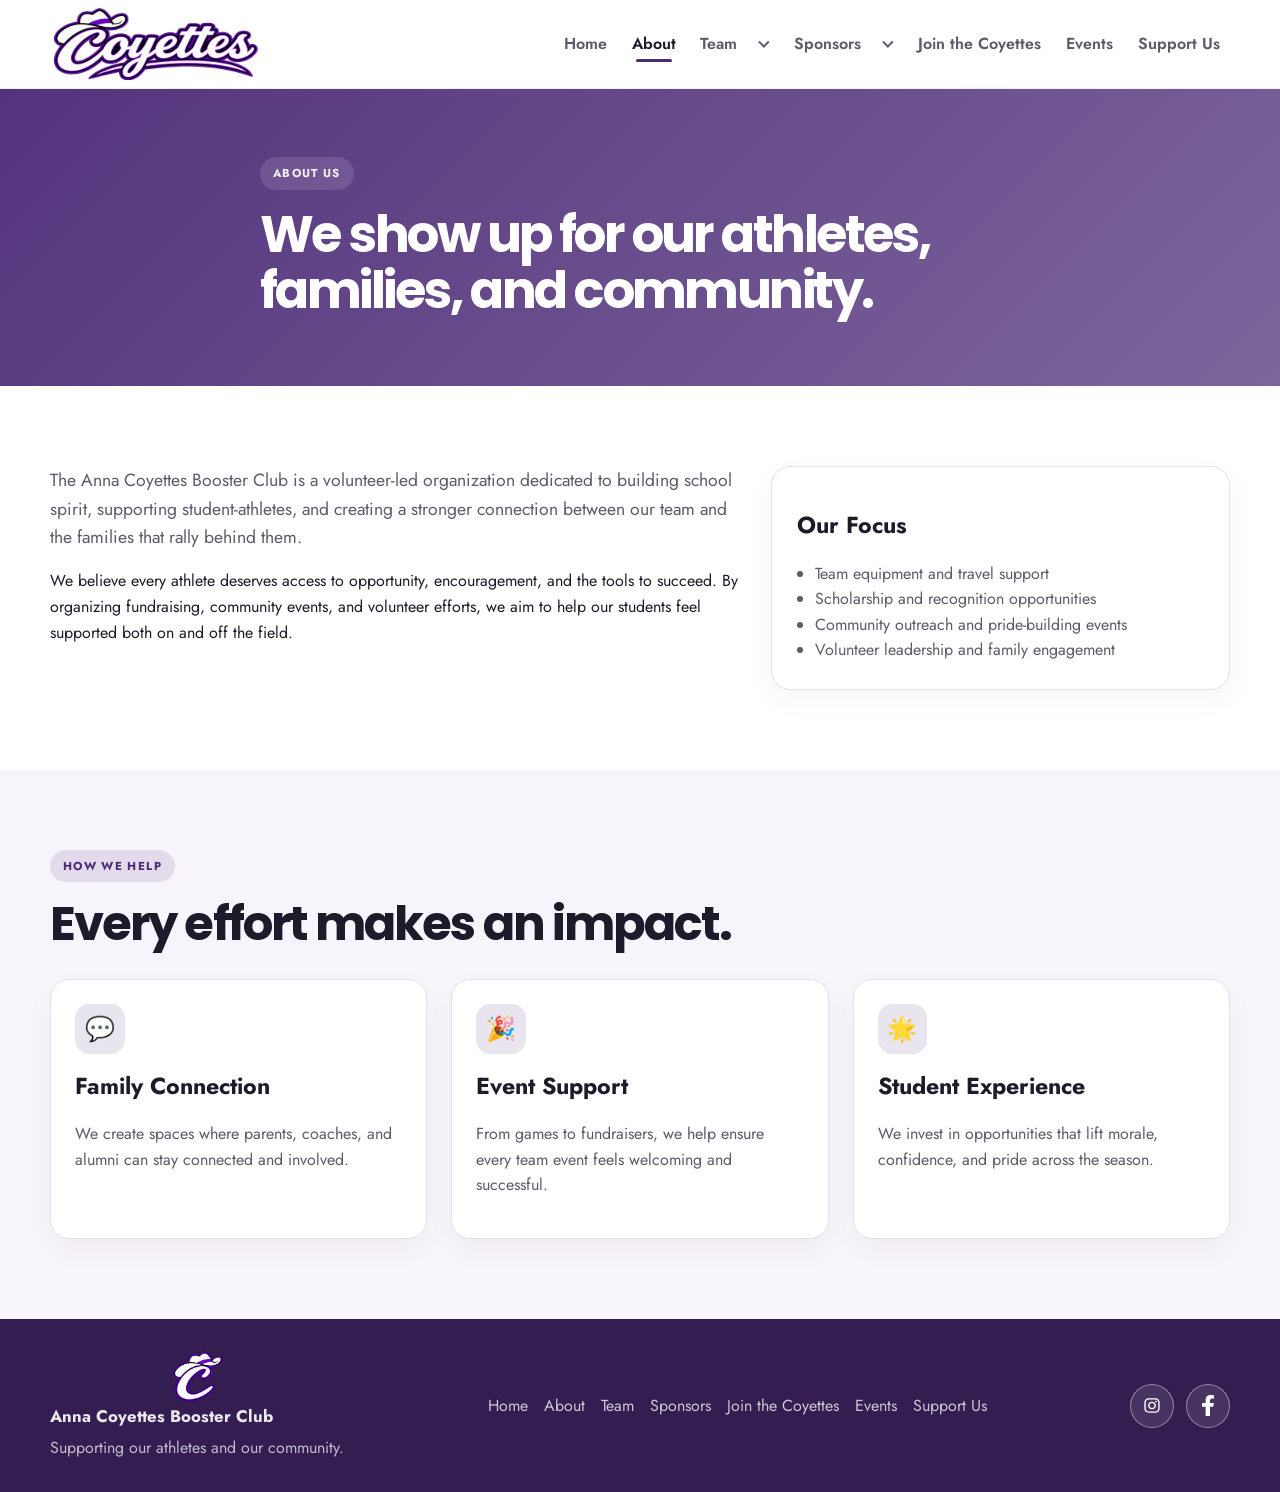
==== commit dbc367c0: "Added team info, favicon, images, social media links" ====
--- a/about/index.html
+++ b/about/index.html
@@ -11,9 +11,10 @@
     <link rel="preconnect" href="https://fonts.googleapis.com" />
     <link rel="preconnect" href="https://fonts.gstatic.com" crossorigin />
     <link
-      href="https://fonts.googleapis.com/css2?family=Jost:wght@400;500;600;700;800&family=Poppins:wght@400;500;600;700;800&display=swap"
+      href="https://fonts.googleapis.com/css2?family=Jost:wght@400;500;600;700;800&family=Parisienne&family=Playball&family=Poppins:wght@400;500;600;700;800&family=Tangerine:wght@400;700&display=swap"
       rel="stylesheet"
     />
+    <link rel="icon" href="../assets/logos/favicon.ico" sizes="any" />
     <link rel="stylesheet" href="../assets/css/styles.css" />
   </head>
   <body class="page-about" data-page="about" data-section="about">
@@ -149,9 +150,14 @@
           <a href="../events/">Events</a>
           <a href="../support/">Support Us</a>
         </div>
+        <div class="footer-social-links">
         <a class="footer-social-link" href="https://www.instagram.com/anna_coyettes/" target="_blank" rel="noopener noreferrer" aria-label="Follow Anna Coyettes on Instagram (opens in a new tab)">
           <img src="../assets/logos/instagram-brands-solid-full.svg" alt="" />
         </a>
+        <a class="footer-social-link" href="https://www.facebook.com/p/Anna-High-School-Drill-Team-100079065348695/" target="_blank" rel="noopener noreferrer" aria-label="Follow Anna High School Drill Team on Facebook (opens in a new tab)">
+          <img src="../assets/logos/facebook-f-brands.svg" alt="" />
+        </a>
+        </div>
       </div>
     </footer>
 
--- a/assets/css/styles.css
+++ b/assets/css/styles.css
@@ -11,6 +11,21 @@
   --shadow: 0 18px 40px rgba(32, 20, 45, 0.12);
   --container: 1180px;
   --header-height: 88px;
+  --font-parisienne: "Parisienne", cursive;
+  --font-tangerine: "Tangerine", cursive;
+  --font-playball: "Playball", cursive;
+}
+
+.font-parisienne {
+  font-family: var(--font-parisienne);
+}
+
+.font-tangerine {
+  font-family: var(--font-tangerine);
+}
+
+.font-playball {
+  font-family: var(--font-playball);
 }
 
 * {
@@ -318,7 +333,7 @@
   position: relative;
   min-height: 640px;
   display: flex;
-  align-items: center;
+  align-items: flex-end;
   background-image: url("../images/IMG_5548.JPEG");
   background-position: center center;
   background-size: cover;
@@ -371,9 +386,15 @@
 
 .upcoming-section {
   position: relative;
+  display: flex;
   isolation: isolate;
-  padding: 4.5rem 0;
-  background: url("../images/IMG_5331.JPEG") center 42% / cover no-repeat;
+  min-height: 75vh;
+  padding: 2.5rem 0;
+  background: url("../images/DSC_0195.jpg") center 42% / cover no-repeat;
+}
+
+.upcoming-section > .container {
+  display: flex;
 }
 
 .upcoming-background-video {
@@ -408,6 +429,15 @@
   align-items: center;
 }
 
+.sponsor-spotlight-sponsors {
+  display: flex;
+  flex-wrap: wrap;
+  justify-content: space-between;
+  gap: 1rem;
+  width: 100%;
+  margin-top: 1.25rem;
+}
+
 .sponsor-spotlight .eyebrow {
   margin-bottom: 0.45rem;
 }
@@ -432,16 +462,32 @@
   min-height: 7rem;
   padding: 1rem 1.25rem;
   place-items: center;
-  /* border: 1px solid var(--line); */
   border-radius: 0.9rem;
-  /* background: #fff; */
 }
 
 .sponsor-spotlight-logo img {
   display: block;
   width: 100%;
-  max-height: 6rem;
+  max-height: 4rem;
   object-fit: contain;
+}
+
+.farmers-logo-lockup {
+  display: flex;
+  align-items: center;
+  justify-content: center;
+  gap: 0.45rem;
+  width: 100%;
+}
+
+.farmers-logo-lockup img:first-child {
+  flex: 0 0 27%;
+  width: 27%;
+}
+
+.farmers-logo-lockup img:last-child {
+  flex: 0 0 68%;
+  width: 68%;
 }
 
 .sponsor-spotlight .pathway-link {
@@ -449,10 +495,15 @@
 }
 
 .upcoming-layout {
+  flex: 1;
   display: grid;
   grid-template-columns: minmax(0, 1fr) minmax(360px, 460px);
   align-items: start;
   column-gap: clamp(2rem, 8vw, 8rem);
+}
+
+.upcoming-heading {
+  align-self: start;
 }
 
 .upcoming-heading h2 {
@@ -474,6 +525,7 @@
 }
 
 .upcoming-carousel {
+  align-self: end;
   min-width: 0;
   width: 100%;
 }
@@ -864,7 +916,10 @@
 }
 
 .section-light {
-  /* background: var(--surface-alt); */
+  background: var(--surface-alt);
+}
+.section-history {
+  /* padding: 0; */
 }
 
 .pathways-section {
@@ -1113,6 +1168,229 @@
   background: linear-gradient(135deg, rgba(77, 42, 119, 0.96), rgba(110, 86, 145, 0.9));
 }
 
+.team-intro-copy {
+  max-width: 760px;
+  margin: 0 auto;
+  text-align: center;
+}
+
+.team-intro-copy h2,
+.team-leadership-copy h2 {
+  margin: 0.35rem 0 0.75rem;
+  color: var(--ink);
+  font-family: "Poppins", "Segoe UI", sans-serif;
+  font-size: clamp(2rem, 4vw, 3rem);
+  letter-spacing: -0.04em;
+  line-height: 1.12;
+}
+
+.team-intro-copy p:last-child {
+  max-width: 660px;
+  margin: 0 auto;
+  color: var(--muted);
+}
+
+.team-photo {
+  max-width: 1000px;
+  margin: 2.5rem auto 0;
+  overflow: hidden;
+  border: 1px solid var(--line);
+  border-radius: 1.35rem;
+  background: var(--surface);
+  box-shadow: var(--shadow);
+}
+
+.team-photo img {
+  width: 100%;
+  height: auto;
+}
+
+.team-photo figcaption {
+  padding: 0.8rem 1rem;
+  color: var(--muted);
+  font-size: 0.95rem;
+  text-align: center;
+}
+
+.history-overview h2,
+.history-moments-heading h3,
+.history-preserve h2 {
+  color: var(--ink);
+  font-family: "Poppins", "Segoe UI", sans-serif;
+}
+
+.history-overview h2 {
+  margin: 2rem 0 0.5rem;
+  font-size: clamp(1.5rem, 3vw, 2rem);
+}
+
+.history-overview p:not(.lead) {
+  color: var(--muted);
+}
+
+.history-season > .section-heading {
+  margin-bottom: 2rem;
+}
+
+.history-season > .section-heading p {
+  color: var(--muted);
+}
+
+.history-season-photo {
+  max-width: 1000px;
+  margin: 0 auto;
+  overflow: hidden;
+  border: 1px solid var(--line);
+  border-radius: 1.35rem;
+  background: var(--surface);
+  box-shadow: var(--shadow);
+}
+
+.history-season-photo img {
+  width: 100%;
+  height: auto;
+}
+
+.history-season-photo figcaption {
+  padding: 0.8rem 1rem;
+  color: var(--muted);
+  font-size: 0.95rem;
+  text-align: center;
+}
+
+.history-moments-heading {
+  margin: 3rem 0 1.25rem;
+  text-align: center;
+}
+
+.history-moments-heading h3 {
+  margin: 0;
+  font-size: clamp(1.5rem, 3vw, 2rem);
+}
+
+.history-moments-heading p {
+  margin: 0.4rem 0 0;
+  color: var(--muted);
+}
+
+.history-moments-grid {
+  display: grid;
+  grid-template-columns: repeat(3, minmax(0, 1fr));
+  gap: 1.25rem;
+}
+
+.history-moment {
+  position: relative;
+  min-height: 220px;
+  margin: 0;
+  overflow: hidden;
+  border-radius: 1rem;
+  background: var(--surface-alt);
+  box-shadow: 0 12px 28px rgba(21, 13, 28, 0.12);
+}
+
+.history-moment img {
+  width: 100%;
+  height: 100%;
+  min-height: 220px;
+  object-fit: cover;
+  transition: transform 0.3s ease;
+}
+
+.history-moment:hover img {
+  transform: scale(1.03);
+}
+
+.history-moment figcaption {
+  position: absolute;
+  inset: auto 0 0;
+  padding: 2.25rem 1rem 0.85rem;
+  background: linear-gradient(transparent, rgba(29, 16, 39, 0.82));
+  color: #fff;
+  font-weight: 700;
+}
+
+.history-preserve h2 {
+  margin: 0.5rem 0;
+}
+
+.history-preserve p {
+  max-width: 640px;
+  color: var(--muted);
+}
+
+.team-values-grid {
+  display: grid;
+  grid-template-columns: repeat(3, minmax(0, 1fr));
+  gap: 1.25rem;
+}
+
+.team-value-card {
+  padding: 1.5rem;
+  border: 1px solid var(--line);
+  border-radius: 1.1rem;
+  background: var(--surface);
+}
+
+.team-value-number {
+  color: var(--primary);
+  font-size: 0.82rem;
+  font-weight: 800;
+  letter-spacing: 0.12em;
+}
+
+.team-value-card h3 {
+  margin: 0.5rem 0;
+  color: var(--ink);
+  font-family: "Poppins", "Segoe UI", sans-serif;
+  font-size: 1.3rem;
+}
+
+.team-value-card p,
+.team-leadership-copy p {
+  margin: 0;
+  color: var(--muted);
+}
+
+.team-leadership-layout {
+  display: grid;
+  grid-template-columns: minmax(0, 0.85fr) minmax(0, 1.15fr);
+  align-items: center;
+  gap: clamp(2rem, 6vw, 5rem);
+}
+
+.team-leadership-copy h2 {
+  font-size: clamp(1.8rem, 3.5vw, 2.6rem);
+}
+
+.team-leadership-photo {
+  margin: 0;
+  overflow: hidden;
+  border: 1px solid var(--line);
+  border-radius: 1.25rem;
+  background: var(--surface);
+  box-shadow: var(--shadow);
+}
+
+.team-leadership-photo img {
+  width: 100%;
+  height: auto;
+}
+
+.team-leadership-photo figcaption {
+  display: flex;
+  flex-wrap: wrap;
+  justify-content: space-around;
+  gap: 0.5rem 1.5rem;
+  padding: 1rem 1.25rem;
+  color: var(--muted);
+  text-align: center;
+}
+
+.team-leadership-photo figcaption strong {
+  color: var(--ink);
+}
+
 .sponsor-grid {
   grid-template-columns: repeat(3, minmax(0, 1fr));
 }
@@ -1169,6 +1447,32 @@
 .sponsor-card {
   padding: 1.7rem 1.5rem;
   transition: transform 0.22s ease, box-shadow 0.22s ease, border-color 0.22s ease;
+}
+
+.sponsor-recognition-grid {
+  grid-template-columns: repeat(2, minmax(0, 1fr));
+  max-width: 860px;
+  margin: 2rem auto 0;
+}
+
+.sponsor-logo {
+  display: grid;
+  min-height: 8rem;
+  padding: 1rem;
+  place-items: center;
+  border-radius: 0.9rem;
+  background: #fff;
+}
+
+.sponsor-logo > img {
+  display: block;
+  width: min(100%, 19rem);
+  max-height: 6rem;
+  object-fit: contain;
+}
+
+.sponsor-logo .farmers-logo-lockup {
+  width: min(100%, 19rem);
 }
 
 .sponsor-card:hover,
@@ -1233,6 +1537,136 @@
   color: var(--ink);
 }
 
+.page-join .section-heading p {
+  max-width: 680px;
+  color: var(--muted);
+}
+
+.join-intro {
+  padding-top: 3rem;
+  padding-bottom: 3rem;
+}
+
+.join-intro p:last-child {
+  margin-bottom: 0;
+  color: var(--muted);
+}
+
+.join-team-grid,
+.join-prep-grid {
+  display: grid;
+  grid-template-columns: repeat(2, minmax(0, 1fr));
+  gap: 1.25rem;
+}
+
+.join-team-card,
+.join-prep-card {
+  min-width: 0;
+  padding: clamp(1.25rem, 3vw, 2rem);
+  border: 1px solid var(--line);
+  border-radius: 1.2rem;
+  background: var(--surface);
+  box-shadow: 0 10px 30px rgba(21, 13, 28, 0.04);
+}
+
+.join-team-card h3,
+.join-prep-card h3 {
+  margin: 0 0 0.8rem;
+  color: var(--ink);
+  font-family: "Poppins", "Segoe UI", sans-serif;
+  font-size: 1.35rem;
+  line-height: 1.3;
+}
+
+.join-team-card .tier {
+  margin-bottom: 0.65rem;
+}
+
+.join-skill-list {
+  display: grid;
+  gap: 0.8rem;
+  margin: 0;
+  padding-left: 1.2rem;
+  color: var(--muted);
+}
+
+.join-skill-list li::marker {
+  color: var(--primary);
+}
+
+.join-skill-list strong {
+  color: var(--ink);
+}
+
+.join-prep-grid {
+  gap: 1rem;
+}
+
+.join-prep-grade {
+  display: inline-block;
+  margin-bottom: 0.65rem;
+  color: var(--primary);
+  font-size: 0.76rem;
+  font-weight: 800;
+  letter-spacing: 0.08em;
+  text-transform: uppercase;
+}
+
+.join-prep-card h3 {
+  margin-bottom: 0.45rem;
+  font-size: 1.2rem;
+}
+
+.join-prep-card p,
+.join-safety-note {
+  margin: 0;
+  color: var(--muted);
+}
+
+.join-safety-note {
+  margin-top: 1rem;
+  font-size: 0.94rem;
+}
+
+.join-contact-panel {
+  display: flex;
+  align-items: center;
+  justify-content: space-between;
+  gap: 2rem;
+  padding: clamp(1.5rem, 4vw, 2.5rem);
+  border: 1px solid rgba(77, 42, 119, 0.14);
+  border-radius: 1.4rem;
+  background: linear-gradient(135deg, rgba(77, 42, 119, 0.06), rgba(77, 42, 119, 0.14));
+}
+
+.join-contact-panel > div {
+  max-width: 700px;
+}
+
+.join-contact-panel .eyebrow {
+  margin-bottom: 0.55rem;
+}
+
+.join-contact-panel h2 {
+  margin: 0 0 0.5rem;
+  color: var(--ink);
+  font-family: "Poppins", "Segoe UI", sans-serif;
+  font-size: clamp(1.5rem, 3vw, 2.2rem);
+  line-height: 1.2;
+}
+
+.join-contact-panel p {
+  margin: 0;
+  color: var(--muted);
+}
+
+.join-contact-panel .btn {
+  flex: 0 0 auto;
+  background: var(--primary);
+  color: #fff;
+  box-shadow: 0 8px 20px rgba(52, 29, 81, 0.16);
+}
+
 .site-footer {
   background: var(--primary-dark);
   color: rgba(255, 255, 255, 0.9);
@@ -1248,14 +1682,34 @@
 
 .footer-brand {
   display: flex;
-  align-items: center;
-  gap: 0.85rem;
+  flex-direction: column;
+  align-items: center;
+  /* gap: 0.85rem; */
   flex: 0 0 auto;
+}
+
+.footer-links-column {
+  display: flex;
+  flex-direction: column;
+}
+.footer-links-column h3 {
+  margin: 0 0 0.5rem;
+  font-size: 1.05rem;
+  color: #fff;
+}
+.footer-social-group {
+  display: flex;
+  flex-direction: column;
+}
+
+.footer-social-links {
+  display: flex;
+  gap: 0.75rem;
 }
 
 .footer-logo {
   display: inline-flex;
-  width: 3.25rem;
+  width: 9.25rem;
   height: 3.25rem;
   align-items: center;
   justify-content: center;
@@ -1311,6 +1765,7 @@
 .footer-social-link img {
   width: 1.35rem;
   height: 1.35rem;
+  object-fit: contain;
   filter: brightness(0) invert(1);
 }
 
@@ -1325,20 +1780,39 @@
 }
 
 @media (max-width: 900px) {
+  .history-moments-grid {
+    grid-template-columns: repeat(2, minmax(0, 1fr));
+  }
+
   .hero-layout,
   .split-layout,
   .pathways-grid,
   .feature-grid,
+  .join-team-grid,
+  .join-prep-grid,
   .event-grid,
   .upcoming-layout,
+  .team-leadership-layout,
   .sponsor-grid,
   .support-options {
     grid-template-columns: 1fr;
     /* margin-left: 2rem; */
   }
 
+  .team-values-grid {
+    grid-template-columns: 1fr;
+  }
+
   .upcoming-layout {
-    row-gap: 2rem;
+    row-gap: 5rem;
+  }
+
+  .upcoming-section {
+    min-height: 0;
+  }
+
+  .upcoming-section > .container {
+    display: block;
   }
 
   .history-feature {
@@ -1396,9 +1870,18 @@
   }
 
   .callout-box,
-  .footer-shell {
+  .footer-shell,
+  .join-contact-panel {
     flex-direction: column;
     align-items: flex-start;
+  }
+
+  .join-contact-panel .btn {
+    align-self: flex-start;
+  }
+
+  .sponsor-spotlight-sponsors {
+    justify-content: center;
   }
 
   .upcoming-carousel-track {
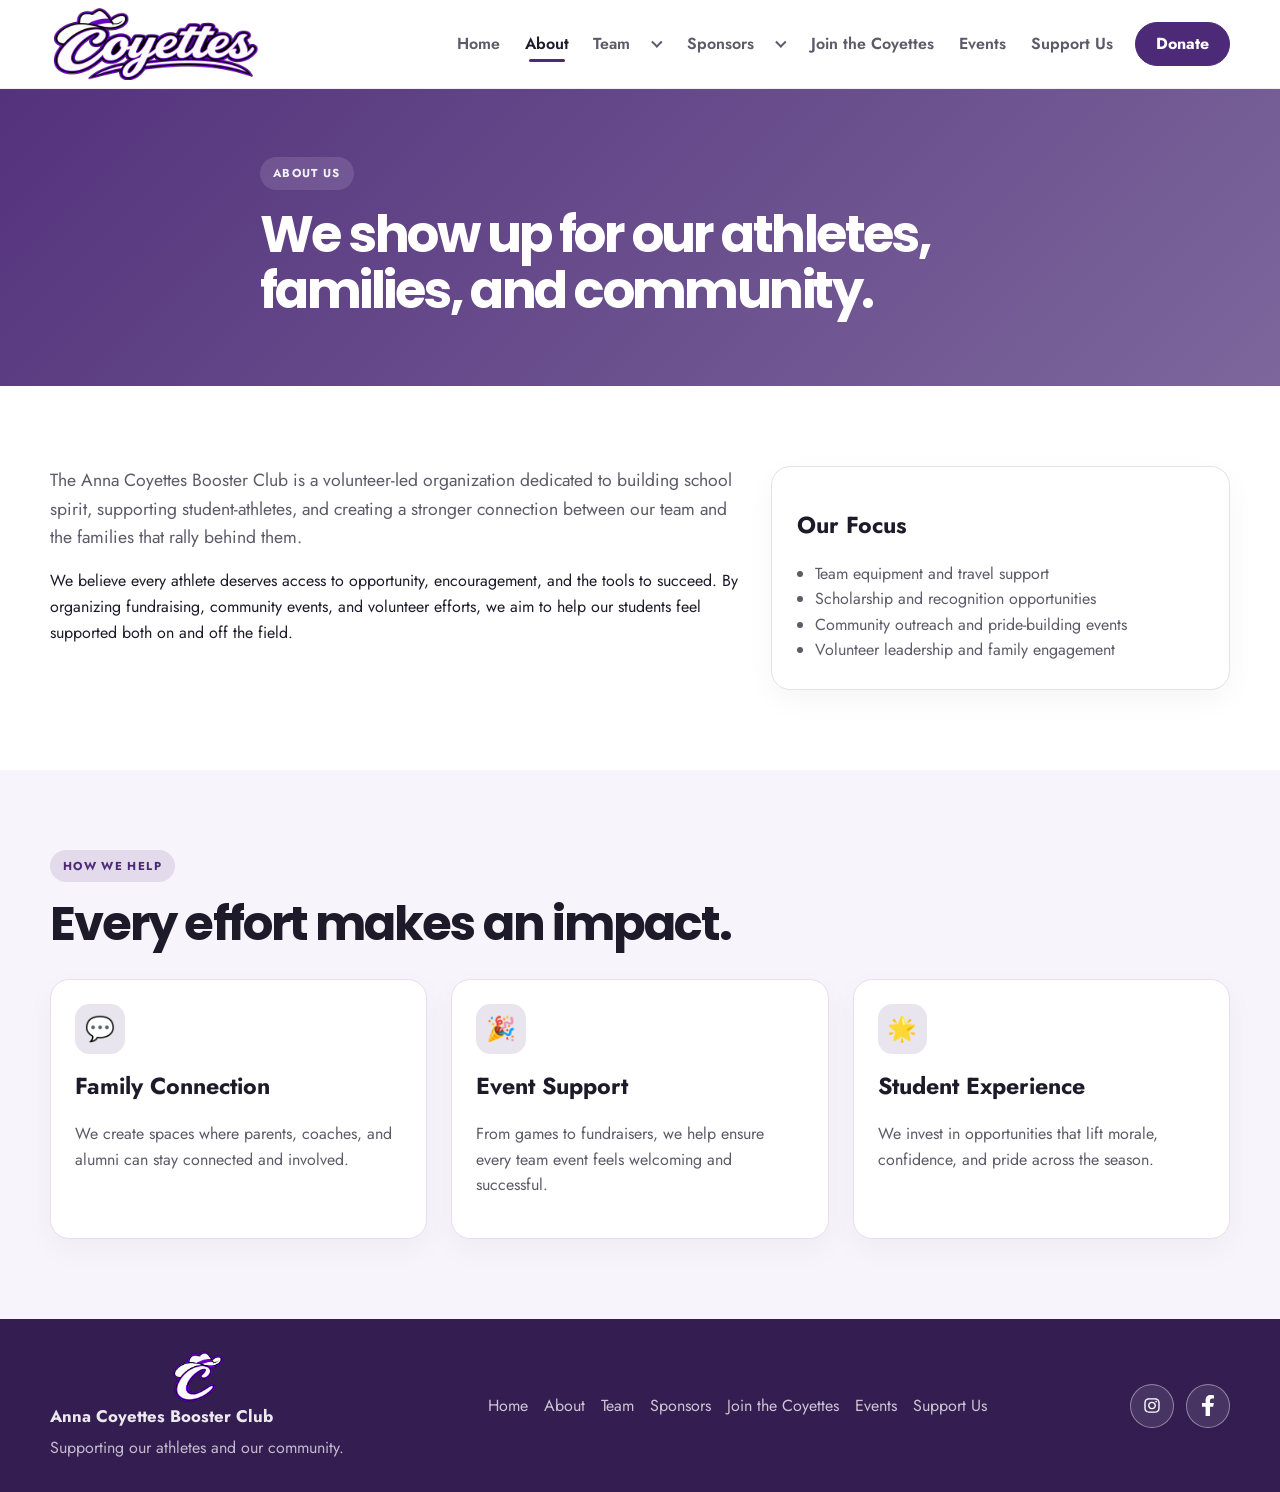
==== commit 8bebfb28: "Updated main page logo only. Updated scroll behavior, added donate links" ====
--- a/about/index.html
+++ b/about/index.html
@@ -61,6 +61,7 @@
             <li class="nav-item"><a class="nav-link" data-page="events" data-section="events" href="../events/">Events</a></li>
             <li class="nav-item"><a class="nav-link" data-page="support" data-section="support" href="../support/">Support Us</a></li>
           </ul>
+          <a class="nav-donate" href="https://www.paypal.com/ncp/payment/EPW2SGVR2GU36" target="_blank" rel="noopener noreferrer">Donate</a>
         </nav>
       </div>
     </header>
--- a/assets/css/styles.css
+++ b/assets/css/styles.css
@@ -73,7 +73,14 @@
   background: rgba(255, 255, 255, 0.96);
   border-bottom: 1px solid rgba(77, 42, 119, 0.08);
   backdrop-filter: blur(10px);
-  transition: box-shadow 0.25s ease, background 0.25s ease;
+  transition: box-shadow 0.25s ease, background 0.25s ease, transform 0.25s ease, visibility 0s linear;
+}
+
+.site-header.header-hidden {
+  transform: translateY(-100%);
+  visibility: hidden;
+  pointer-events: none;
+  transition: transform 0.25s ease, visibility 0s linear 0.25s;
 }
 
 .site-header.scrolled {
@@ -143,7 +150,9 @@
 }
 
 .site-nav {
-  display: block;
+  display: flex;
+  align-items: center;
+  gap: 0.75rem;
   margin-left: auto;
 }
 
@@ -158,6 +167,33 @@
   display: flex;
   align-items: center;
   gap: 0.25rem;
+}
+
+.nav-donate {
+  display: inline-flex;
+  min-height: 2.75rem;
+  align-items: center;
+  justify-content: center;
+  padding: 0.65rem 1.25rem;
+  border: 1px solid var(--primary);
+  border-radius: 999px;
+  background: var(--primary);
+  color: #fff;
+  font-weight: 700;
+  line-height: 1.2;
+  white-space: nowrap;
+  transition: background-color 0.2s ease, border-color 0.2s ease, transform 0.2s ease;
+}
+
+.nav-donate:hover {
+  transform: translateY(-1px);
+  border-color: var(--primary-dark);
+  background: var(--primary-dark);
+}
+
+.nav-donate:focus-visible {
+  outline: 3px solid rgba(77, 42, 119, 0.35);
+  outline-offset: 3px;
 }
 
 .nav-item {
@@ -452,8 +488,28 @@
 }
 
 .sponsor-spotlight p {
-  margin: 0.55rem 0 1.25rem;
-  color: var(--muted);
+  margin: 0.55rem 0 0;
+  color: rgba(255, 255, 255, 0.82);
+}
+
+.sponsor-spotlight .sponsor-spotlight-sponsors {
+  margin-top: 1.5rem;
+}
+
+.sponsor-spotlight-item {
+  display: flex;
+  flex: 1 1 17rem;
+  flex-direction: column;
+  align-items: center;
+  gap: 0.65rem;
+}
+
+.sponsor-tier-label {
+  color: rgba(255, 255, 255, 0.82);
+  font-size: 0.78rem;
+  font-weight: 700;
+  letter-spacing: 0.1em;
+  text-transform: uppercase;
 }
 
 .sponsor-spotlight-logo {
@@ -465,6 +521,31 @@
   border-radius: 0.9rem;
 }
 
+.sponsor-spotlight-link {
+  display: inline-flex;
+  align-items: center;
+  gap: 0.35rem;
+  margin-top: 1.5rem;
+  color: rgba(255, 255, 255, 0.88);
+  font-weight: 700;
+  text-underline-offset: 0.2em;
+}
+
+.sponsor-spotlight-link:hover,
+.sponsor-spotlight-link:focus-visible {
+  color: #fff;
+  text-decoration: underline;
+}
+
+.sponsor-spotlight-link span {
+  transition: transform 0.2s ease;
+}
+
+.sponsor-spotlight-link:hover span,
+.sponsor-spotlight-link:focus-visible span {
+  transform: translateX(3px);
+}
+
 .sponsor-spotlight-logo img {
   display: block;
   width: 100%;
@@ -474,6 +555,7 @@
 
 .farmers-logo-lockup {
   display: flex;
+  flex-direction: column;
   align-items: center;
   justify-content: center;
   gap: 0.45rem;
@@ -486,8 +568,8 @@
 }
 
 .farmers-logo-lockup img:last-child {
-  flex: 0 0 68%;
-  width: 68%;
+  flex: 0 0 63%;
+  width: 63%;
 }
 
 .sponsor-spotlight .pathway-link {
@@ -1449,6 +1531,10 @@
   transition: transform 0.22s ease, box-shadow 0.22s ease, border-color 0.22s ease;
 }
 
+.sponsor-card > .tier {
+  margin-bottom: 1rem;
+}
+
 .sponsor-recognition-grid {
   grid-template-columns: repeat(2, minmax(0, 1fr));
   max-width: 860px;
@@ -1509,6 +1595,11 @@
 .sponsor-card h3 {
   font-size: 2rem;
   margin-bottom: 0.5rem;
+}
+
+.sponsor-card > p {
+  margin-bottom: 0;
+  color: var(--muted);
 }
 
 .callout-box {
@@ -1907,10 +1998,14 @@
     position: fixed;
     top: 0;
     right: 0;
+    display: flex;
+    flex-direction: column;
+    align-items: stretch;
     width: min(82vw, 380px);
     height: 100vh;
+    height: 100dvh;
     overflow-y: auto;
-    padding: 5.25rem 1rem 1.5rem;
+    padding: 5.25rem 1rem 0;
     border-left: 1px solid rgba(77, 42, 119, 0.12);
     background: rgba(255, 255, 255, 0.98);
     box-shadow: -20px 0 40px rgba(26, 17, 35, 0.12);
@@ -1933,6 +2028,20 @@
     flex-direction: column;
     align-items: stretch;
     gap: 0.2rem;
+    flex: 0 0 auto;
+  }
+
+  .nav-donate {
+    position: sticky;
+    bottom: 0;
+    flex: 0 0 auto;
+    width: calc(100% + 2rem);
+    min-height: 3.25rem;
+    margin: auto -1rem 0;
+    padding: 0.85rem 1rem calc(0.85rem + env(safe-area-inset-bottom));
+    border: 0;
+    border-radius: 0;
+    box-shadow: 0 -8px 18px rgba(26, 19, 36, 0.08);
   }
 
   .nav-item-main {
@@ -1982,6 +2091,8 @@
 }
 
 @media (prefers-reduced-motion: reduce) {
+  .site-header,
+  .site-header.header-hidden,
   .brand-logo,
   .brand-logo img,
   .chevron {
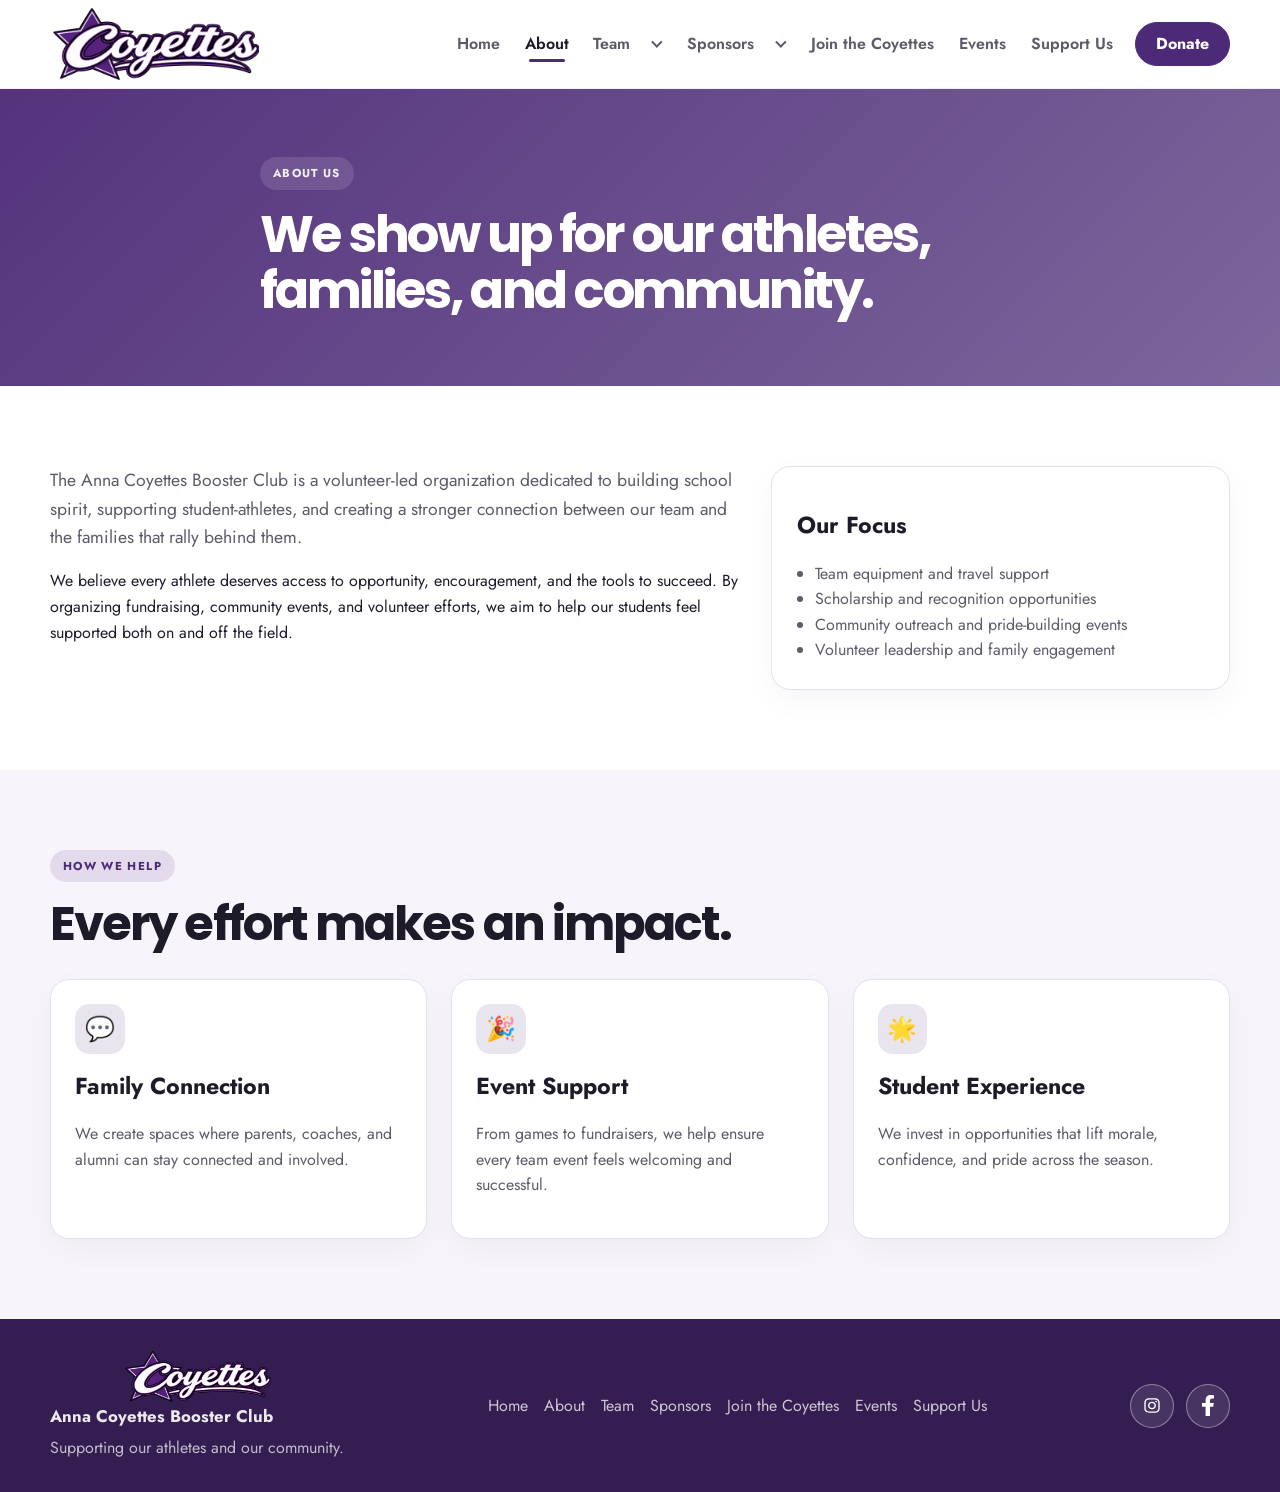
==== commit 20680ef7: "Updated logo throughout. Updated events links. Updated sponsors links and tiers" ====
--- a/about/index.html
+++ b/about/index.html
@@ -22,8 +22,8 @@
       <div class="container nav-shell">
         <a class="brand" href="../" aria-label="Anna Coyettes Booster Club home page">
           <span class="brand-logo">
-            <img class="brand-logo-full" src="../assets/logos/CoyettesFull_transparent.png" alt="" />
-            <img class="brand-logo-mini" src="../assets/logos/CoyettesMini_transparent.png" alt="" />
+            <img class="brand-logo-full" src="../assets/logos/CoyettesFull-v4.png" alt="" />
+            <img class="brand-logo-mini" src="../assets/logos/CoyettesMini-v3.png" alt="" />
           </span>
         </a>
 
@@ -135,7 +135,7 @@
       <div class="container footer-shell">
         <div class="footer-brand">
           <a class="footer-logo" href="../" aria-label="Anna Coyettes Booster Club home page">
-            <img src="../assets/logos/CoyettesMini_transparent.png" alt="" />
+            <img src="../assets/logos/CoyettesFull-v4.png" alt="" />
           </a>
           <div>
             <strong>Anna Coyettes Booster Club</strong>
--- a/assets/css/styles.css
+++ b/assets/css/styles.css
@@ -521,6 +521,24 @@
   border-radius: 0.9rem;
 }
 
+.sponsor-logo-link {
+  display: grid;
+  width: 100%;
+  min-height: inherit;
+  place-items: center;
+  border-radius: inherit;
+  cursor: pointer;
+}
+
+.sponsor-logo-link:focus-visible {
+  outline: 3px solid var(--primary);
+  outline-offset: 3px;
+}
+
+.sponsor-spotlight-logo .sponsor-logo-link {
+  padding: 1rem 1.25rem;
+}
+
 .sponsor-spotlight-link {
   display: inline-flex;
   align-items: center;
@@ -811,6 +829,25 @@
 
 .event-registration-note {
   font-weight: 600;
+}
+
+.fall-party-actions {
+  display: flex;
+  flex-wrap: wrap;
+  gap: 0.75rem;
+  margin-top: 1.25rem;
+}
+
+.event-action-primary {
+  border-color: var(--primary);
+  background: var(--primary);
+  color: #fff;
+}
+
+.event-action-primary:hover,
+.event-action-primary:focus-visible {
+  background: var(--primary-dark);
+  color: #fff;
 }
 
 .event-flyer {
@@ -1294,6 +1331,55 @@
   text-align: center;
 }
 
+.director-layout {
+  display: grid;
+  grid-template-columns: minmax(0, 0.8fr) minmax(0, 1.2fr);
+  align-items: center;
+  gap: clamp(2rem, 6vw, 5rem);
+}
+
+.director-photo {
+  width: 100%;
+  max-width: 380px;
+  margin: 0 auto;
+  overflow: hidden;
+  border: 1px solid var(--line);
+  border-radius: 1.35rem;
+  background: var(--surface);
+  box-shadow: var(--shadow);
+}
+
+.director-photo img {
+  width: 100%;
+  max-height: 520px;
+  object-fit: cover;
+  object-position: center 30%;
+}
+
+.director-photo figcaption {
+  padding: 0.8rem 1rem;
+  color: var(--muted);
+  font-size: 0.95rem;
+  text-align: center;
+}
+
+.director-copy h2 {
+  margin: 0.35rem 0 0.75rem;
+  color: var(--ink);
+  font-family: "Poppins", "Segoe UI", sans-serif;
+  font-size: clamp(1.8rem, 3.5vw, 2.6rem);
+  letter-spacing: -0.04em;
+  line-height: 1.12;
+}
+
+.director-copy p {
+  color: var(--muted);
+}
+
+.director-copy p:last-child {
+  margin-bottom: 0;
+}
+
 .history-overview h2,
 .history-moments-heading h3,
 .history-preserve h2 {
@@ -1551,6 +1637,17 @@
 }
 
 .sponsor-logo > img {
+  display: block;
+  width: min(100%, 19rem);
+  max-height: 6rem;
+  object-fit: contain;
+}
+
+.sponsor-logo > .sponsor-logo-link {
+  min-height: 6rem;
+}
+
+.sponsor-logo > .sponsor-logo-link > img {
   display: block;
   width: min(100%, 19rem);
   max-height: 6rem;
@@ -1597,6 +1694,23 @@
   margin-bottom: 0.5rem;
 }
 
+.sponsor-card .sponsorship-additions {
+  margin: 0 0 1.1rem;
+  padding: 0.7rem 0.8rem;
+  border-left: 3px solid rgba(77, 42, 119, 0.42);
+  border-radius: 0 0.45rem 0.45rem 0;
+  background: var(--surface-alt);
+  color: var(--primary-dark);
+  font-size: 0.92rem;
+  font-weight: 600;
+  line-height: 1.45;
+}
+
+.sponsor-card .sponsorship-added {
+  color: var(--primary-dark);
+  font-weight: 800;
+}
+
 .sponsor-card > p {
   margin-bottom: 0;
   color: var(--muted);
@@ -1883,6 +1997,7 @@
   .join-prep-grid,
   .event-grid,
   .upcoming-layout,
+  .director-layout,
   .team-leadership-layout,
   .sponsor-grid,
   .support-options {
@@ -2033,15 +2148,14 @@
 
   .nav-donate {
     position: sticky;
-    bottom: 0;
+    bottom: 1rem;
     flex: 0 0 auto;
-    width: calc(100% + 2rem);
-    min-height: 3.25rem;
-    margin: auto -1rem 0;
-    padding: 0.85rem 1rem calc(0.85rem + env(safe-area-inset-bottom));
-    border: 0;
-    border-radius: 0;
-    box-shadow: 0 -8px 18px rgba(26, 19, 36, 0.08);
+    min-height: 3rem;
+    margin: auto 0.65rem 1rem;
+    padding: 0.75rem 1rem calc(0.75rem + env(safe-area-inset-bottom));
+    border: 1px solid rgba(77, 42, 119, 0.2);
+    border-radius: 999px;
+    box-shadow: 0 8px 20px rgba(26, 19, 36, 0.14);
   }
 
   .nav-item-main {
